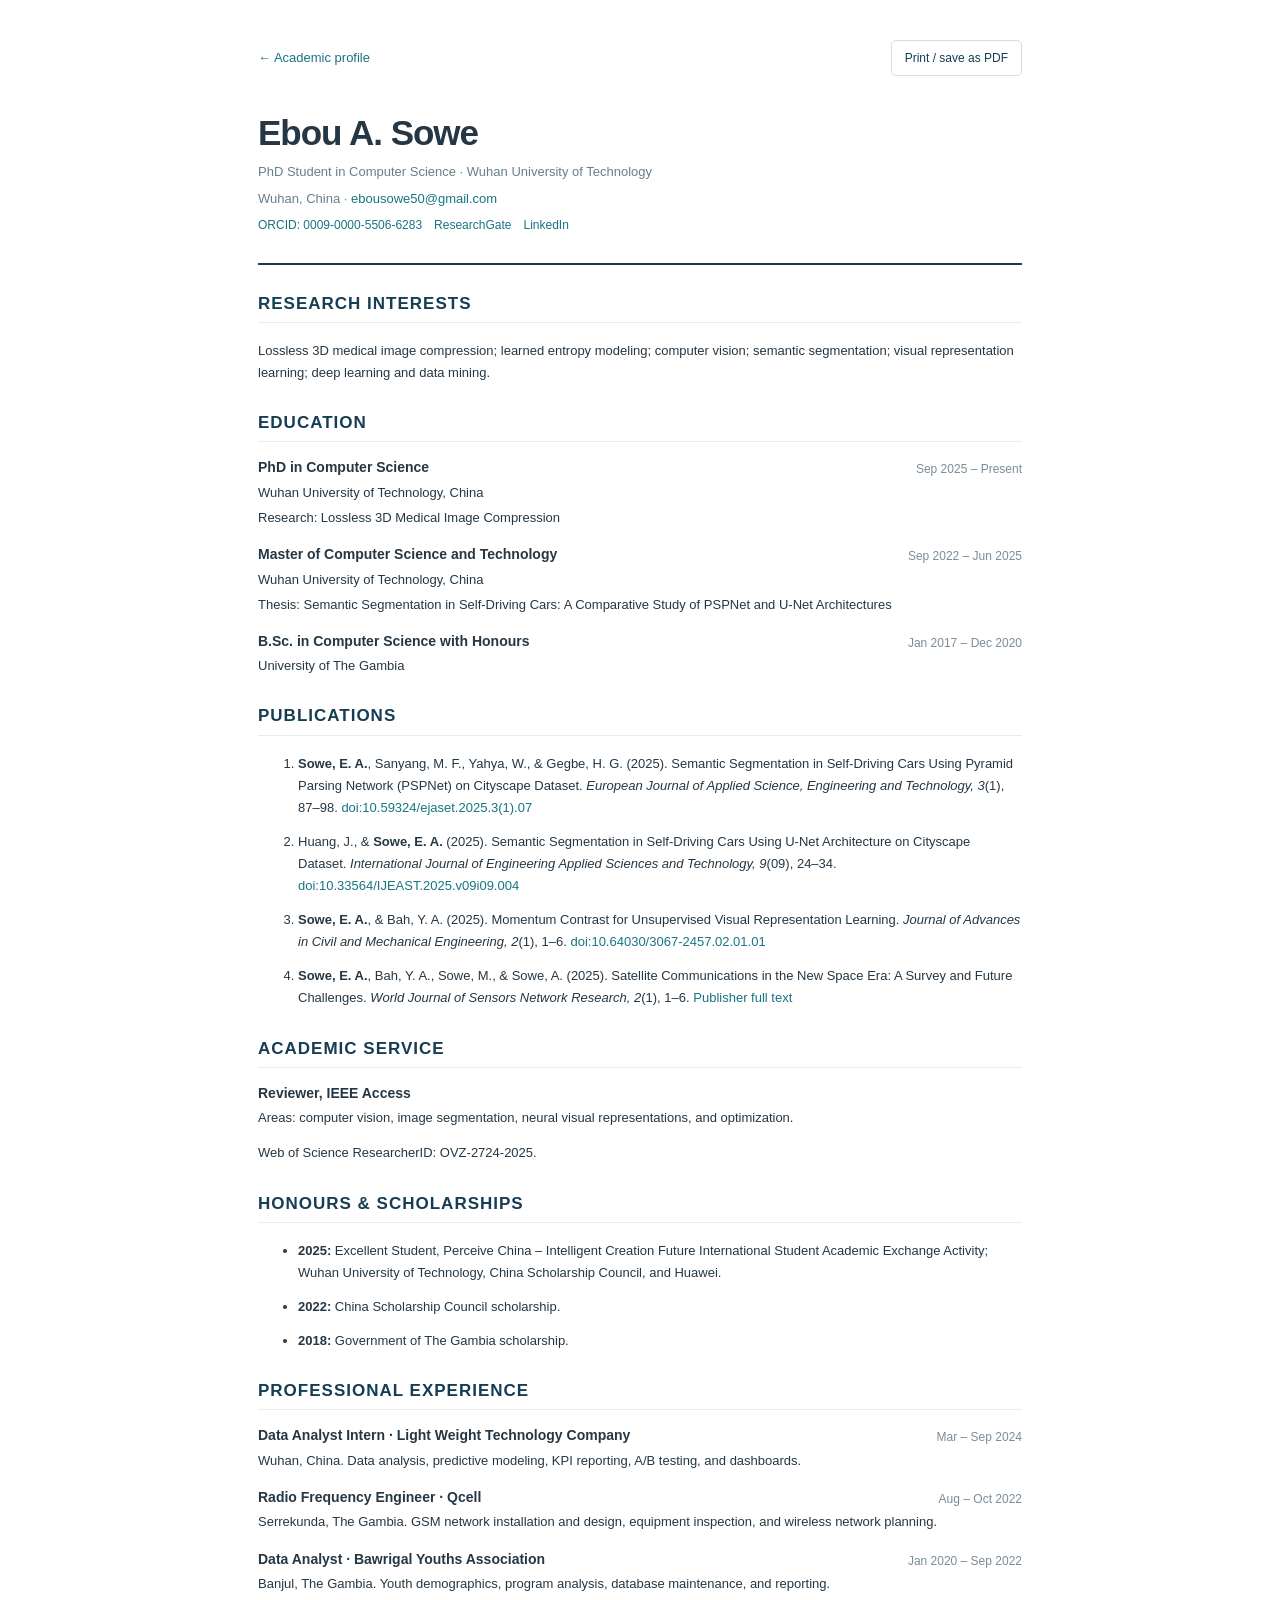
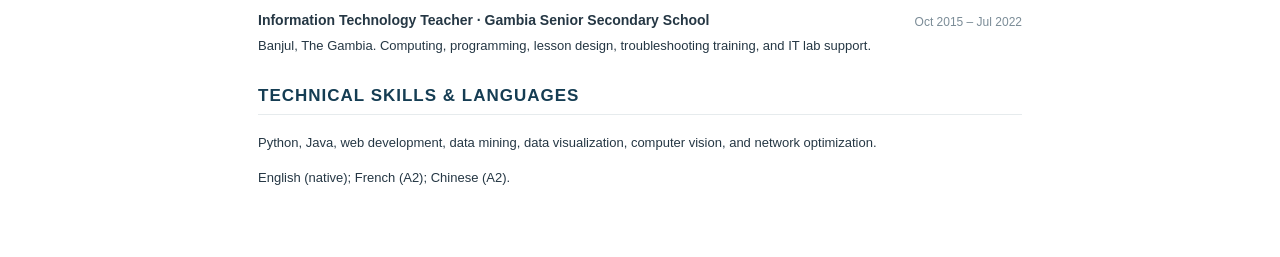
==== cv.html @ a4fe0bb5 "Publish Ebou A. Sowe's medical image compression research profile" ====
<!doctype html>
<html lang="en">
<head><meta charset="utf-8"><meta name="viewport" content="width=device-width,initial-scale=1"><meta name="description" content="Academic curriculum vitae of Ebou A. Sowe, PhD student in Computer Science at Wuhan University of Technology."><title>Academic CV | Ebou A. Sowe</title><link rel="icon" href="assets/favicon.svg" type="image/svg+xml"><link rel="stylesheet" href="assets/style.css"><script src="assets/main.js" defer></script></head>
<body><main class="cv-page">
<div class="cv-toolbar"><a href="./">← Academic profile</a><button type="button" data-print>Print / save as PDF</button></div>
<header class="cv-header"><h1>Ebou A. Sowe</h1><p>PhD Student in Computer Science · Wuhan University of Technology</p><p>Wuhan, China · <a href="mailto:ebousowe50@gmail.com">ebousowe50@gmail.com</a></p><p class="cv-links"><a href="https://orcid.org/0009-0000-5506-6283">ORCID: 0009-0000-5506-6283</a><a href="https://www.researchgate.net/profile/Ebou-A-Sowe">ResearchGate</a><a href="https://www.linkedin.com/in/ebousowe50">LinkedIn</a></p></header>
<section><h2>Research interests</h2><p>Lossless 3D medical image compression; learned entropy modeling; computer vision; semantic segmentation; visual representation learning; deep learning and data mining.</p></section>
<section><h2>Education</h2><div class="cv-entry"><span class="cv-date">Sep 2025 – Present</span><h3>PhD in Computer Science</h3><p>Wuhan University of Technology, China</p><p>Research: Lossless 3D Medical Image Compression</p></div><div class="cv-entry"><span class="cv-date">Sep 2022 – Jun 2025</span><h3>Master of Computer Science and Technology</h3><p>Wuhan University of Technology, China</p><p>Thesis: Semantic Segmentation in Self-Driving Cars: A Comparative Study of PSPNet and U-Net Architectures</p></div><div class="cv-entry"><span class="cv-date">Jan 2017 – Dec 2020</span><h3>B.Sc. in Computer Science with Honours</h3><p>University of The Gambia</p></div></section>
<section><h2>Publications</h2><ol><li><strong>Sowe, E. A.</strong>, Sanyang, M. F., Yahya, W., &amp; Gegbe, H. G. (2025). Semantic Segmentation in Self-Driving Cars Using Pyramid Parsing Network (PSPNet) on Cityscape Dataset. <em>European Journal of Applied Science, Engineering and Technology, 3</em>(1), 87–98. <a href="https://doi.org/10.59324/ejaset.2025.3(1).07">doi:10.59324/ejaset.2025.3(1).07</a></li><li>Huang, J., &amp; <strong>Sowe, E. A.</strong> (2025). Semantic Segmentation in Self-Driving Cars Using U-Net Architecture on Cityscape Dataset. <em>International Journal of Engineering Applied Sciences and Technology, 9</em>(09), 24–34. <a href="https://doi.org/10.33564/IJEAST.2025.v09i09.004">doi:10.33564/IJEAST.2025.v09i09.004</a></li><li><strong>Sowe, E. A.</strong>, &amp; Bah, Y. A. (2025). Momentum Contrast for Unsupervised Visual Representation Learning. <em>Journal of Advances in Civil and Mechanical Engineering, 2</em>(1), 1–6. <a href="https://doi.org/10.64030/3067-2457.02.01.01">doi:10.64030/3067-2457.02.01.01</a></li><li><strong>Sowe, E. A.</strong>, Bah, Y. A., Sowe, M., &amp; Sowe, A. (2025). Satellite Communications in the New Space Era: A Survey and Future Challenges. <em>World Journal of Sensors Network Research, 2</em>(1), 1–6. <a href="https://mkscienceset.com/articles_file/217-_article1740030679.pdf">Publisher full text</a></li></ol></section>
<section><h2>Academic service</h2><h3>Reviewer, IEEE Access</h3><p>Areas: computer vision, image segmentation, neural visual representations, and optimization.</p><p>Web of Science ResearcherID: OVZ-2724-2025.</p></section>
<section><h2>Honours &amp; scholarships</h2><ul><li><strong>2025:</strong> Excellent Student, Perceive China – Intelligent Creation Future International Student Academic Exchange Activity; Wuhan University of Technology, China Scholarship Council, and Huawei.</li><li><strong>2022:</strong> China Scholarship Council scholarship.</li><li><strong>2018:</strong> Government of The Gambia scholarship.</li></ul></section>
<section><h2>Professional experience</h2><div class="cv-entry"><span class="cv-date">Mar – Sep 2024</span><h3>Data Analyst Intern · Light Weight Technology Company</h3><p>Wuhan, China. Data analysis, predictive modeling, KPI reporting, A/B testing, and dashboards.</p></div><div class="cv-entry"><span class="cv-date">Aug – Oct 2022</span><h3>Radio Frequency Engineer · Qcell</h3><p>Serrekunda, The Gambia. GSM network installation and design, equipment inspection, and wireless network planning.</p></div><div class="cv-entry"><span class="cv-date">Jan 2020 – Sep 2022</span><h3>Data Analyst · Bawrigal Youths Association</h3><p>Banjul, The Gambia. Youth demographics, program analysis, database maintenance, and reporting.</p></div><div class="cv-entry"><span class="cv-date">Oct 2015 – Jul 2022</span><h3>Information Technology Teacher · Gambia Senior Secondary School</h3><p>Banjul, The Gambia. Computing, programming, lesson design, troubleshooting training, and IT lab support.</p></div></section>
<section><h2>Technical skills &amp; languages</h2><p>Python, Java, web development, data mining, data visualization, computer vision, and network optimization.</p><p>English (native); French (A2); Chinese (A2).</p></section>
</main></body></html>
---- assets/style.css ----
/* Academic profile. No framework or third-party font requests required. */
:root{--ink:#253744;--muted:#687681;--teal:#187482;--navy:#153d53;--line:#e6ebed;--paper:#fff;--soft:#f4f8f8;--radius:16px;--font:-apple-system,BlinkMacSystemFont,"Segoe UI",Roboto,Helvetica,Arial,sans-serif}
*{box-sizing:border-box}html{scroll-behavior:smooth;scroll-padding-top:100px}body{margin:0;background:var(--paper);font:16px/1.7 var(--font);color:var(--ink);-webkit-font-smoothing:antialiased}a{color:var(--teal);text-decoration:none}a:hover{text-decoration:underline;text-underline-offset:4px}button{font:inherit;cursor:pointer}a,button,summary{-webkit-tap-highlight-color:transparent}a:focus-visible,button:focus-visible,summary:focus-visible,pre:focus-visible{outline:3px solid #399da6;outline-offset:4px}button:disabled{cursor:default}[hidden]{display:none!important}h1,h2,h3,p{margin-top:0}h1,h2,h3{color:var(--ink);line-height:1.25}svg{width:20px;height:20px;fill:none;stroke:currentColor;stroke-width:1.65;stroke-linecap:round;stroke-linejoin:round;flex-shrink:0}.skip-link{position:fixed;top:-100px;left:20px;z-index:100;background:white;padding:10px 16px;box-shadow:0 2px 12px #0002}.skip-link:focus{top:8px}.site-header{position:sticky;top:0;background:rgba(255,255,255,.97);z-index:20;border-bottom:1px solid var(--line)}.header-inner{max-width:1200px;margin:auto;height:83px;padding:0 32px;display:flex;align-items:center;justify-content:space-between;gap:32px}.brand{display:flex;align-items:center;gap:13px;font-size:17px;font-weight:700;letter-spacing:-.4px;color:var(--ink);white-space:nowrap}.brand:hover{text-decoration:none}.brand-mark{font-size:23px;color:var(--navy);letter-spacing:-1.3px}.brand-mark span{color:var(--teal)}nav{display:flex;align-items:center;gap:28px}nav a{font-size:14px;font-weight:500;color:#596771;position:relative;padding:29px 0}nav a:hover,nav a.active{color:var(--teal);text-decoration:none}nav a.active:after{position:absolute;content:"";height:2px;background:var(--teal);bottom:0;left:0;right:0}.menu-toggle{display:none}.page-layout{max-width:1200px;padding:44px 32px 0;margin:auto;display:grid;grid-template-columns:212px minmax(0,1fr);gap:55px}.profile{position:sticky;top:120px;align-self:start}.portrait-wrap{width:160px;height:185px;border-radius:18px;overflow:hidden;background:#eaf2f4;margin-bottom:22px;box-shadow:0 0 0 5px #fff,0 0 0 6px var(--line)}.portrait-wrap img{width:100%;height:100%;object-fit:cover;object-position:center 34%;display:block}.profile h2{font-size:23px;letter-spacing:-.6px;margin-bottom:8px}.profile-role{font-size:14px;line-height:1.6;color:var(--muted);margin-bottom:20px}.profile-divider{width:36px;height:2px;background:#b8d0d4;margin-bottom:21px}.profile-detail,.profile-links a{font-size:13px;display:flex;align-items:flex-start;gap:10px;line-height:1.55;margin-bottom:12px;color:#586873}.profile-detail svg,.profile-links svg{width:16px;height:19px;color:#79919e}.profile-detail a{color:inherit}.profile-links{margin-top:23px}.profile-links a{align-items:center;margin-bottom:13px}.profile-links a:hover{color:var(--teal)}.external{font-size:12px;color:#8ca0a7}.orcid-icon,.linkedin-icon,.letter-icon{display:inline-flex;width:16px;flex-shrink:0;align-items:center;justify-content:center;font-size:12px;line-height:16px;color:#5e7e8c;font-weight:700}.orcid-icon{border:1px solid #7a949d;border-radius:50%;font-size:10px}.linkedin-icon{background:#6b8592;color:#fff;border-radius:2px;font-size:10px}.letter-icon{font-family:Georgia,serif}.letter-icon sup{font-size:7px}.cv-link{display:flex;align-items:center;justify-content:center;gap:10px;border:1px solid #d1dfe3;border-radius:7px;color:var(--navy);font-size:13px;font-weight:600;padding:9px 14px;width:166px;margin-top:24px}.cv-link svg{width:15px;height:17px}.cv-link:hover{background:var(--soft);text-decoration:none}.profile-note{font-size:11px;line-height:1.8;color:#82949e;margin:24px 0 0;letter-spacing:.2px}.hero{position:relative;overflow:hidden;background:linear-gradient(118deg,#15384e 5%,#164c62 65%,#216c75 100%);border-radius:var(--radius);padding:43px 42px 40px;min-height:341px;color:#d9e7ea}.hero-content{position:relative;z-index:1}.eyebrow{font-size:10px;text-transform:uppercase;letter-spacing:1.7px;font-weight:650;margin:0 0 17px}.hero .eyebrow{color:#abcbd0}.hero h1{font-size:48px;letter-spacing:-1.8px;font-weight:700;color:#fff;margin-bottom:8px}.hero-dot{color:#8ed0c7}.hero-role{font-size:16px;color:#e1edf0;margin-bottom:16px}.hero-focus{font-size:16px;color:#b6cdd5;line-height:1.6;margin-bottom:27px}.hero-actions{display:flex;gap:25px;align-items:center}.button{border-radius:6px;font-size:12px;display:inline-flex;align-items:center;gap:15px;padding:10px 16px;font-weight:650}.button-light{background:#fff;color:var(--navy)}.button:hover{text-decoration:none;box-shadow:0 3px 12px #0002}.hero-contact{font-size:12px;color:#d4e6e8}.hero-contact span{margin-left:9px}.volume-art{position:absolute;width:235px;height:280px;right:-12px;top:35px;stroke:none;opacity:.65}.content-section{padding-top:45px;scroll-margin-top:5px}.section-heading{display:flex;align-items:center;gap:13px;margin-bottom:24px;border-bottom:1px solid var(--line);padding-bottom:15px}.section-heading h2{font-size:23px;margin:0;letter-spacing:-.55px;font-weight:650}.section-number{font-size:10px;color:#8aa2ac;font-weight:600;letter-spacing:1px}.section-aside{font-size:10px;color:#84939c;margin-left:auto;white-space:nowrap}.section-link{color:var(--teal);font-size:12px}.content-section>p{font-size:14px;line-height:1.9;color:#536470;margin-bottom:15px}.content-section>p.intro{font-size:19px;line-height:1.6;color:#324f60;letter-spacing:-.2px;margin-bottom:18px;max-width:650px}.content-section strong{font-weight:600;color:#354b57}.interest-tags{display:flex;flex-wrap:wrap;gap:8px;margin-top:24px}.interest-tags span{font-size:10px;padding:5px 11px;border:1px solid #e2eaeb;border-radius:4px;background:#f8fafa;color:#60747f}.content-section>p.section-intro{font-size:13px;margin-top:-6px;margin-bottom:22px}.research-list{border:1px solid var(--line);border-radius:11px;padding:0 24px}.research-item{display:grid;grid-template-columns:34px 1fr;gap:19px;padding:25px 0;border-bottom:1px solid var(--line)}.research-item:last-child{border-bottom:0}.research-glyph{color:#6f9aa4;padding-top:5px}.research-glyph svg{width:28px;height:28px;stroke-width:1.3}.item-label{font-size:9px;font-weight:650;letter-spacing:1.3px;text-transform:uppercase;color:#78939d;margin:0 0 6px}.research-item h3{font-size:18px;margin-bottom:8px;letter-spacing:-.3px}.research-item p:not(.item-label){font-size:13px;line-height:1.8;color:#677985;margin-bottom:12px;max-width:585px}.small-tags{display:flex;gap:15px;flex-wrap:wrap;font-size:10px;color:#71909a}.small-tags span+span:before{content:"·";margin-right:15px;color:#9db3bb}.publication-tools{display:flex;align-items:center;justify-content:space-between;gap:15px;margin:-5px 0 3px}.publication-filters{display:flex;gap:5px;flex-wrap:wrap}.publication-filters button{border:0;border-radius:4px;padding:5px 11px;font-size:11px;color:#7a8a94;background:transparent}.publication-filters button:hover{background:#f1f6f6}.publication-filters button.selected{color:var(--teal);background:#eaf3f3;font-weight:600}#publication-count{font-size:10px;color:#91a0a8;margin:0;white-space:nowrap}.publication{display:grid;grid-template-columns:44px minmax(0,1fr);gap:17px;padding:25px 0;border-bottom:1px solid var(--line)}.publication-year{color:#859aa5;font-size:12px;padding-top:3px}.publication h3{font-size:16px;line-height:1.5;font-weight:600;margin-bottom:8px}.publication h3 a{color:#294e63}.publication h3 a:hover{color:var(--teal)}.publication .item-label{font-size:8px;letter-spacing:1.1px}.authors{font-size:12px;color:#687e8b;line-height:1.7;margin-bottom:5px}.authors strong{font-weight:600}.venue{font-size:11px;font-style:italic;color:#7f919d;line-height:1.8;margin-bottom:11px}.publication-actions{display:flex;align-items:baseline;gap:17px;flex-wrap:wrap;font-size:10px}.publication-actions>a{font-weight:600}.publication-actions details{flex:1;min-width:0}.publication-actions summary{cursor:pointer;color:#79919d;list-style:none}.publication-actions summary::-webkit-details-marker{display:none}.publication-actions summary:after{content:" +";color:#96a7af}.publication-actions details[open] summary:after{content:" −"}.publication-actions pre{white-space:pre-wrap;overflow-wrap:anywhere;word-break:break-word;max-width:100%;font-size:10px;line-height:1.6;background:var(--soft);border-radius:5px;padding:14px;color:#587482}.timeline{position:relative}.timeline article{display:grid;grid-template-columns:130px 1fr;gap:22px;position:relative;padding-bottom:30px}.timeline article:last-child{padding-bottom:0}.timeline-date{font-size:11px;color:#81949f;line-height:1.7;padding-top:2px;margin-bottom:0}.timeline article>div{padding-left:22px;border-left:1px solid #dce6e9;position:relative}.timeline article>div:before{content:"";position:absolute;left:-4px;top:7px;width:7px;height:7px;background:#83afb8;border:2px solid #fff;box-shadow:0 0 0 1px #b8cdd1;border-radius:50%}.timeline h3{font-size:15px;line-height:1.5;margin-bottom:4px}.timeline p:not(.timeline-date){font-size:12px;line-height:1.8;color:#80919c;margin-bottom:0}.timeline p.institution{font-size:13px;color:#536f80;margin-bottom:5px}.service-block{display:grid;grid-template-columns:44px 1fr;gap:18px}.service-badge{height:42px;width:42px;border-radius:9px;background:#edf4f4;display:grid;place-items:center;color:#548895}.service-block h3{font-size:17px;margin-bottom:9px}.service-block p:not(.item-label){font-size:13px;color:#6e808b;line-height:1.8;margin-bottom:7px}.service-block p.subtle{font-size:10px;color:#8b9ba5}.subheading{font-size:14px;margin:31px 0 18px}.honours-list{list-style:none;margin:0;padding:0}.honours-list li{display:grid;grid-template-columns:44px 1fr;gap:18px;font-size:12px;margin-bottom:18px}.honours-list li>span{font-size:11px;color:#8699a3;padding-top:2px}.honours-list strong{font-weight:550}.honours-list p{font-size:12px;color:#82939d;line-height:1.8;margin:4px 0 0}.contact-section{scroll-margin-top:110px;display:grid;grid-template-columns:1.35fr 1fr;gap:32px;padding:29px 31px;background:#f0f6f6;border:1px solid #e2eded;border-radius:11px;margin-top:44px}.contact-section .eyebrow{font-size:9px;color:#73959b;letter-spacing:1.6px;margin-bottom:9px}.contact-section h2{font-size:24px;letter-spacing:-.8px;margin-bottom:12px}.contact-section p:not(.eyebrow){font-size:12px;color:#71858f;line-height:1.8;margin-bottom:12px}.contact-email{font-size:13px;font-weight:600}.contact-email span{padding-left:8px}.contact-location{border-left:1px solid #d6e4e7;padding-left:26px;align-self:center;color:#7298a1}.contact-location svg{width:24px;height:24px;margin-bottom:7px}.contact-location p{font-size:10px!important;margin-bottom:0!important}.contact-location strong{font-weight:600;color:#627e8c}footer{display:flex;justify-content:space-between;align-items:center;border-top:1px solid var(--line);padding:22px 0 25px;margin-top:40px;font-size:10px;color:#8c9ca5}footer p{margin:0}footer a{color:#7b939e}.cv-page{max-width:820px;margin:0 auto;padding:40px 28px}.cv-toolbar{display:flex;justify-content:space-between;align-items:center;margin-bottom:35px;font-size:13px}.cv-toolbar button{border:1px solid #cfdee3;background:#fff;border-radius:5px;padding:7px 13px;color:var(--navy);font-size:12px}.cv-header{padding-bottom:22px;border-bottom:2px solid var(--navy);margin-bottom:28px}.cv-header h1{font-size:35px;margin-bottom:6px;letter-spacing:-1px}.cv-header p{margin-bottom:5px;font-size:14px;color:#66808d}.cv-page section{margin-bottom:28px}.cv-page section h2{font-size:17px;text-transform:uppercase;letter-spacing:1px;margin-bottom:17px;color:var(--navy);border-bottom:1px solid var(--line);padding-bottom:8px}.cv-page h3{font-size:14px;margin-bottom:5px}.cv-page p,.cv-page li{font-size:13px;line-height:1.7}.cv-page li{margin-bottom:12px}.cv-page .cv-entry{margin-bottom:17px}.cv-page .cv-entry p{margin-bottom:3px}.cv-date{float:right;color:#7b8c97;font-size:12px}.cv-page .cv-links{font-size:12px}.cv-page .cv-links a{display:inline-block;margin-right:12px}
@media(min-width:1500px){.page-layout,.header-inner{max-width:1260px}.page-layout{gap:65px;grid-template-columns:225px minmax(0,1fr)}.hero{padding:48px}.hero h1{font-size:52px}}
@media(max-width:1080px){.header-inner{padding:0 26px;gap:20px}nav{gap:20px}.page-layout{padding:34px 26px 0;grid-template-columns:180px minmax(0,1fr);gap:34px}.hero{padding:36px 30px}.hero h1{font-size:42px}.volume-art{right:-70px;opacity:.35}.hero-focus{font-size:15px}.profile h2{font-size:21px}.contact-section{gap:23px;padding:25px}.contact-location{padding-left:20px}}
@media(max-width:780px){html{scroll-padding-top:85px}.header-inner{height:67px;padding:0 22px}.brand{font-size:15px}.brand-mark{font-size:22px}.menu-toggle{display:flex;align-items:center;gap:12px;background:none;border:0;font-size:12px;color:var(--navy);padding:9px 0 9px 16px}nav{display:none;position:absolute;top:66px;left:0;right:0;background:#fff;border-bottom:1px solid var(--line);padding:12px 22px 18px;box-shadow:0 8px 14px #123d5108;gap:0;flex-direction:column;align-items:stretch}nav.open{display:flex}nav a{padding:9px 0;font-size:14px}nav a.active:after{display:none}.page-layout{display:block;padding:27px 22px 0}.profile{display:grid;grid-template-columns:86px 1fr;column-gap:21px;position:static;margin-bottom:30px}.portrait-wrap{grid-row:1/4;width:86px;height:106px;border-radius:11px;margin:0;box-shadow:0 0 0 3px #fff,0 0 0 4px var(--line)}.profile h2{font-size:22px;margin:3px 0 5px;align-self:end}.profile-role{font-size:12px;margin:0;line-height:1.55}.profile-role{white-space:normal}.profile-detail{grid-column:2;font-size:11px;margin:6px 0 0}.profile-detail svg{width:13px;height:16px}.profile-detail a br{display:none}.profile-detail:nth-of-type(2){display:none}.profile-divider,.profile-note,.profile-links,.cv-link{display:none}.hero{min-height:310px;padding:31px 27px}.hero h1{font-size:39px}.hero .eyebrow{font-size:9px;letter-spacing:1.3px}.hero-role{font-size:13px}.hero-focus{font-size:14px;margin-bottom:23px}.volume-art{width:200px;right:-65px;top:35px}.hero-actions{gap:19px}.button{font-size:11px;padding:9px 13px}.hero-contact{font-size:11px}.content-section{padding-top:35px}.section-heading{gap:10px;margin-bottom:21px;padding-bottom:13px}.section-heading h2{font-size:22px}.section-aside{font-size:9px}.content-section>p.intro{font-size:18px}.content-section>p{font-size:13px}.research-list{padding:0 19px}.research-item{gap:12px;grid-template-columns:28px 1fr;padding:23px 0}.research-glyph svg{width:23px;height:23px}.research-item h3{font-size:17px}.publication{grid-template-columns:35px minmax(0,1fr);gap:12px}.publication h3{font-size:15px}.publication-year{font-size:11px}.publication-tools{align-items:flex-start}.publication-filters button{font-size:10px;padding:5px 9px}#publication-count{font-size:9px;padding-top:6px}.timeline article{grid-template-columns:102px 1fr;gap:12px}.timeline-date{font-size:10px}.timeline article>div{padding-left:16px}.timeline h3{font-size:14px}.timeline p.institution{font-size:12px}.timeline p:not(.timeline-date){font-size:11px}.contact-section{margin-top:34px;padding:24px;grid-template-columns:1fr;gap:22px}.contact-location{padding:19px 0 0;border-left:0;border-top:1px solid #d6e4e7;display:flex;gap:15px;align-items:flex-start}.contact-location svg{margin:0;flex-shrink:0}.contact-location p br:first-child{display:none}.contact-section h2{font-size:23px}footer{margin-top:30px;padding:20px 0}.cv-date{float:none;display:block;margin-bottom:4px}}
@media(prefers-reduced-motion:reduce){html{scroll-behavior:auto}}
@media print{.site-header,.profile,.hero-actions,.publication-tools,.publication-actions,.skip-link,footer,.cv-toolbar{display:none!important}.page-layout{display:block;padding:0;max-width:none}.hero{background:none;color:var(--ink);padding:0;min-height:0}.hero h1,.hero p{color:var(--ink)!important}.volume-art{display:none}.content-section{padding-top:20px}.publication,.research-item,.timeline article,.service-block,.honours-list li,.cv-entry{break-inside:avoid}.cv-page{padding:0;max-width:none}.cv-page a{color:inherit}.cv-page h1{font-size:29px}.cv-page section{margin-bottom:22px}.cv-page p,.cv-page li{font-size:10px}.cv-page h3{font-size:12px}.cv-header p{font-size:11px}.cv-page section h2{font-size:13px}.cv-date{font-size:10px}.cv-links a{font-size:10px}.contact-section{break-inside:avoid}body{color:#222}a{color:#222}.cv-page ul{padding-left:17px}}

.arrow-icon{display:inline-block;width:13px!important;height:13px!important;vertical-align:-2px;stroke-width:1.7}.profile-links .arrow-icon.external{width:11px!important;height:11px!important}.contact-email .arrow-icon{margin-left:6px}

.mobile-only{display:none}.contact-socials{display:flex;flex-wrap:wrap;gap:14px;margin-top:16px;font-size:10px}.contact-socials a{color:#64828d}@media(max-width:780px){.mobile-only{display:block}}
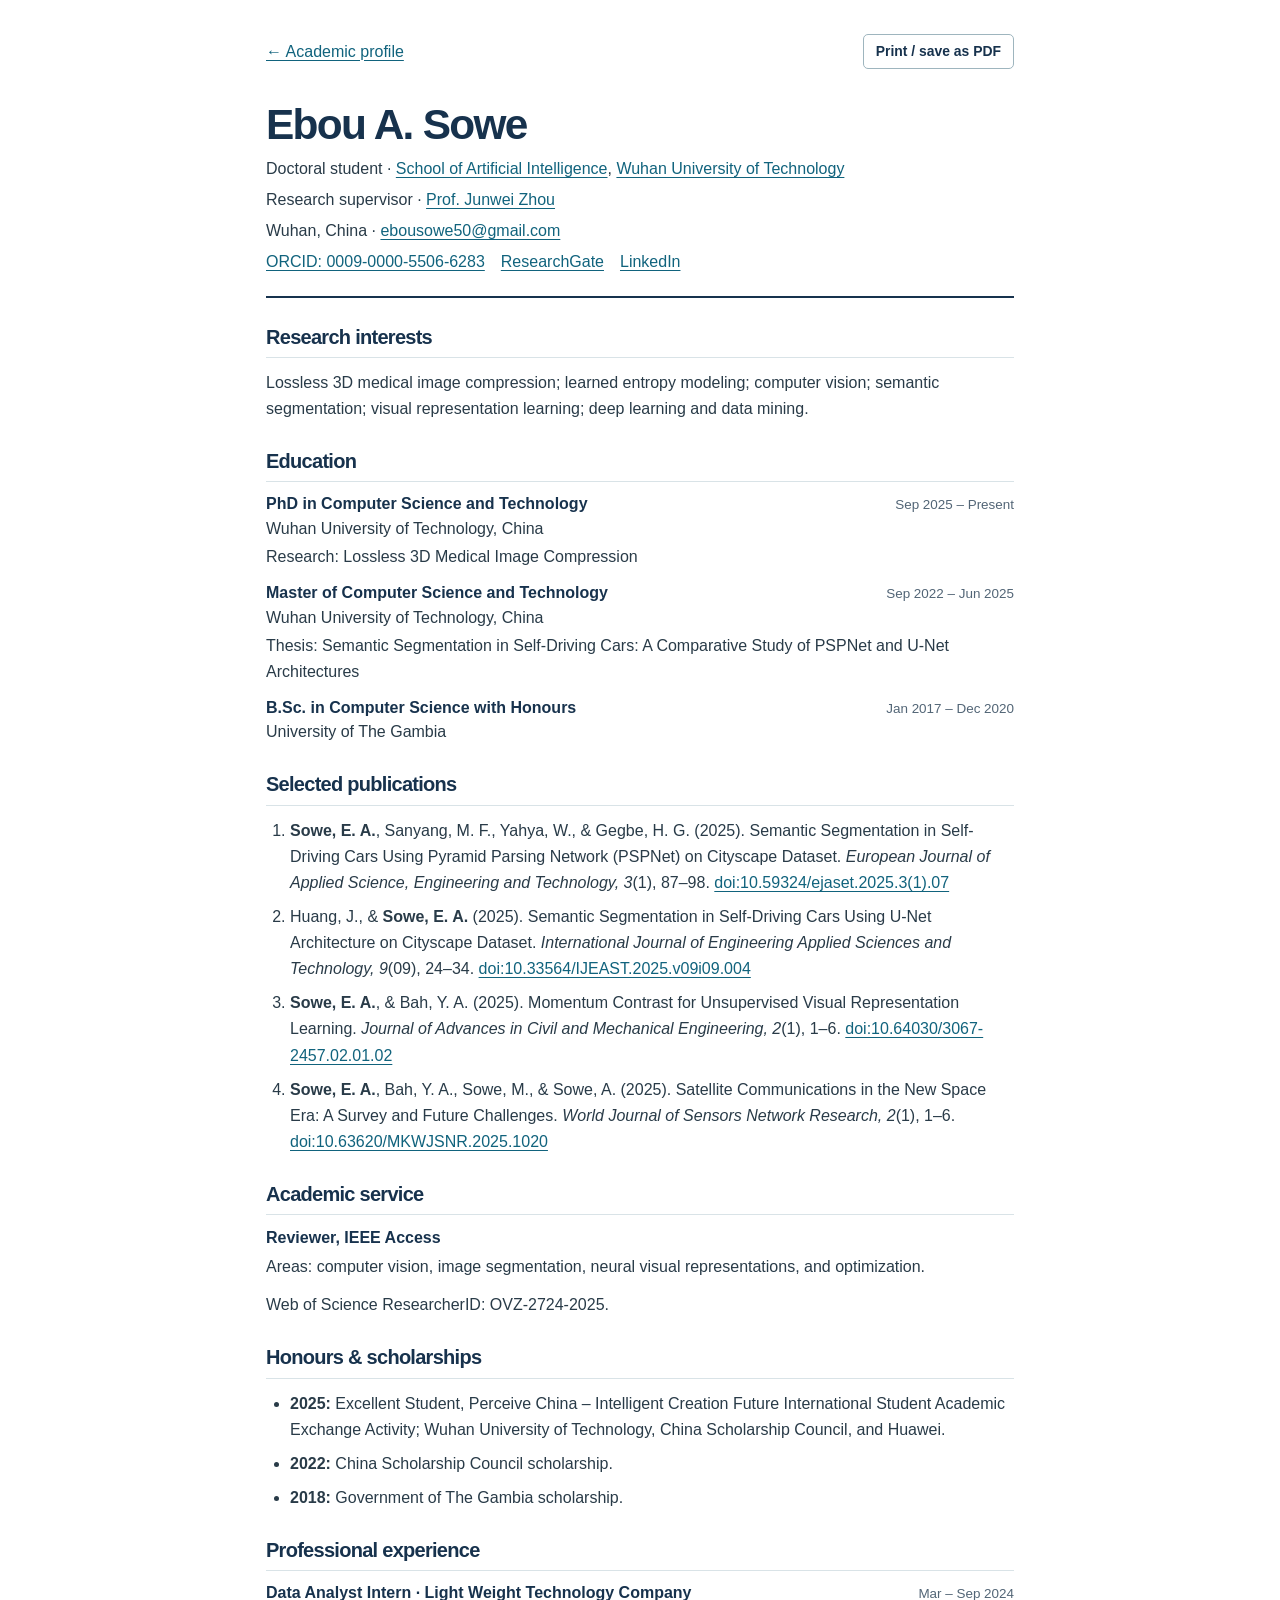
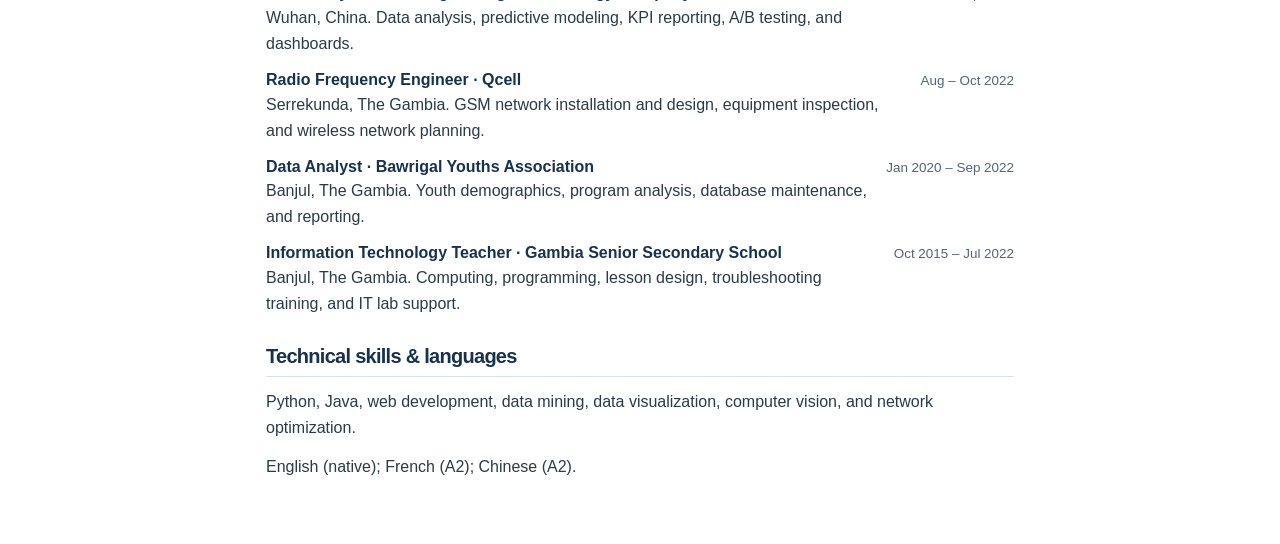
==== commit 19e6a850: "Update Ebou Sowe’s academic profile, experience, and selected publications" ====
--- a/cv.html
+++ b/cv.html
@@ -1,14 +1,14 @@
 <!doctype html>
 <html lang="en">
-<head><meta charset="utf-8"><meta name="viewport" content="width=device-width,initial-scale=1"><meta name="description" content="Academic curriculum vitae of Ebou A. Sowe, PhD student in Computer Science at Wuhan University of Technology."><title>Academic CV | Ebou A. Sowe</title><link rel="icon" href="assets/favicon.svg" type="image/svg+xml"><link rel="stylesheet" href="assets/style.css"><script src="assets/main.js" defer></script></head>
+<head><meta charset="utf-8"><meta name="viewport" content="width=device-width,initial-scale=1"><meta name="description" content="Academic curriculum vitae of Ebou A. Sowe, doctoral student at the School of Artificial Intelligence, Wuhan University of Technology."><title>Academic CV | Ebou A. Sowe</title><link rel="icon" href="assets/favicon.svg" type="image/svg+xml"><link rel="stylesheet" href="assets/style.css"><script src="assets/main.js" defer></script></head>
 <body><main class="cv-page">
 <div class="cv-toolbar"><a href="./">← Academic profile</a><button type="button" data-print>Print / save as PDF</button></div>
-<header class="cv-header"><h1>Ebou A. Sowe</h1><p>PhD Student in Computer Science · Wuhan University of Technology</p><p>Wuhan, China · <a href="mailto:ebousowe50@gmail.com">ebousowe50@gmail.com</a></p><p class="cv-links"><a href="https://orcid.org/0009-0000-5506-6283">ORCID: 0009-0000-5506-6283</a><a href="https://www.researchgate.net/profile/Ebou-A-Sowe">ResearchGate</a><a href="https://www.linkedin.com/in/ebousowe50">LinkedIn</a></p></header>
+<header class="cv-header"><h1>Ebou A. Sowe</h1><p>Doctoral student · <a href="https://csai.whut.edu.cn/">School of Artificial Intelligence</a>, <a href="https://www.whut.edu.cn/">Wuhan University of Technology</a></p><p>Research supervisor · <a href="https://junwzhou.github.io/">Prof. Junwei Zhou</a></p><p>Wuhan, China · <a href="mailto:ebousowe50@gmail.com">ebousowe50@gmail.com</a></p><p class="cv-links"><a href="https://orcid.org/0009-0000-5506-6283">ORCID: 0009-0000-5506-6283</a><a href="https://www.researchgate.net/profile/Ebou-A-Sowe">ResearchGate</a><a href="https://www.linkedin.com/in/ebousowe50">LinkedIn</a></p></header>
 <section><h2>Research interests</h2><p>Lossless 3D medical image compression; learned entropy modeling; computer vision; semantic segmentation; visual representation learning; deep learning and data mining.</p></section>
-<section><h2>Education</h2><div class="cv-entry"><span class="cv-date">Sep 2025 – Present</span><h3>PhD in Computer Science</h3><p>Wuhan University of Technology, China</p><p>Research: Lossless 3D Medical Image Compression</p></div><div class="cv-entry"><span class="cv-date">Sep 2022 – Jun 2025</span><h3>Master of Computer Science and Technology</h3><p>Wuhan University of Technology, China</p><p>Thesis: Semantic Segmentation in Self-Driving Cars: A Comparative Study of PSPNet and U-Net Architectures</p></div><div class="cv-entry"><span class="cv-date">Jan 2017 – Dec 2020</span><h3>B.Sc. in Computer Science with Honours</h3><p>University of The Gambia</p></div></section>
-<section><h2>Publications</h2><ol><li><strong>Sowe, E. A.</strong>, Sanyang, M. F., Yahya, W., &amp; Gegbe, H. G. (2025). Semantic Segmentation in Self-Driving Cars Using Pyramid Parsing Network (PSPNet) on Cityscape Dataset. <em>European Journal of Applied Science, Engineering and Technology, 3</em>(1), 87–98. <a href="https://doi.org/10.59324/ejaset.2025.3(1).07">doi:10.59324/ejaset.2025.3(1).07</a></li><li>Huang, J., &amp; <strong>Sowe, E. A.</strong> (2025). Semantic Segmentation in Self-Driving Cars Using U-Net Architecture on Cityscape Dataset. <em>International Journal of Engineering Applied Sciences and Technology, 9</em>(09), 24–34. <a href="https://doi.org/10.33564/IJEAST.2025.v09i09.004">doi:10.33564/IJEAST.2025.v09i09.004</a></li><li><strong>Sowe, E. A.</strong>, &amp; Bah, Y. A. (2025). Momentum Contrast for Unsupervised Visual Representation Learning. <em>Journal of Advances in Civil and Mechanical Engineering, 2</em>(1), 1–6. <a href="https://doi.org/10.64030/3067-2457.02.01.01">doi:10.64030/3067-2457.02.01.01</a></li><li><strong>Sowe, E. A.</strong>, Bah, Y. A., Sowe, M., &amp; Sowe, A. (2025). Satellite Communications in the New Space Era: A Survey and Future Challenges. <em>World Journal of Sensors Network Research, 2</em>(1), 1–6. <a href="https://mkscienceset.com/articles_file/217-_article1740030679.pdf">Publisher full text</a></li></ol></section>
+<section><h2>Education</h2><div class="cv-entry"><span class="cv-date">Sep 2025 – Present</span><h3>PhD in Computer Science and Technology</h3><p>Wuhan University of Technology, China</p><p>Research: Lossless 3D Medical Image Compression</p></div><div class="cv-entry"><span class="cv-date">Sep 2022 – Jun 2025</span><h3>Master of Computer Science and Technology</h3><p>Wuhan University of Technology, China</p><p>Thesis: Semantic Segmentation in Self-Driving Cars: A Comparative Study of PSPNet and U-Net Architectures</p></div><div class="cv-entry"><span class="cv-date">Jan 2017 – Dec 2020</span><h3>B.Sc. in Computer Science with Honours</h3><p>University of The Gambia</p></div></section>
+<section id="publications"><h2>Selected publications</h2><ol><li><strong>Sowe, E. A.</strong>, Sanyang, M. F., Yahya, W., &amp; Gegbe, H. G. (2025). Semantic Segmentation in Self-Driving Cars Using Pyramid Parsing Network (PSPNet) on Cityscape Dataset. <em>European Journal of Applied Science, Engineering and Technology, 3</em>(1), 87–98. <a href="https://doi.org/10.59324/ejaset.2025.3(1).07">doi:10.59324/ejaset.2025.3(1).07</a></li><li>Huang, J., &amp; <strong>Sowe, E. A.</strong> (2025). Semantic Segmentation in Self-Driving Cars Using U-Net Architecture on Cityscape Dataset. <em>International Journal of Engineering Applied Sciences and Technology, 9</em>(09), 24–34. <a href="https://doi.org/10.33564/IJEAST.2025.v09i09.004">doi:10.33564/IJEAST.2025.v09i09.004</a></li><li><strong>Sowe, E. A.</strong>, &amp; Bah, Y. A. (2025). Momentum Contrast for Unsupervised Visual Representation Learning. <em>Journal of Advances in Civil and Mechanical Engineering, 2</em>(1), 1–6. <a href="https://doi.org/10.64030/3067-2457.02.01.02">doi:10.64030/3067-2457.02.01.02</a></li><li><strong>Sowe, E. A.</strong>, Bah, Y. A., Sowe, M., &amp; Sowe, A. (2025). Satellite Communications in the New Space Era: A Survey and Future Challenges. <em>World Journal of Sensors Network Research, 2</em>(1), 1–6. <a href="https://doi.org/10.63620/MKWJSNR.2025.1020">doi:10.63620/MKWJSNR.2025.1020</a></li></ol></section>
 <section><h2>Academic service</h2><h3>Reviewer, IEEE Access</h3><p>Areas: computer vision, image segmentation, neural visual representations, and optimization.</p><p>Web of Science ResearcherID: OVZ-2724-2025.</p></section>
 <section><h2>Honours &amp; scholarships</h2><ul><li><strong>2025:</strong> Excellent Student, Perceive China – Intelligent Creation Future International Student Academic Exchange Activity; Wuhan University of Technology, China Scholarship Council, and Huawei.</li><li><strong>2022:</strong> China Scholarship Council scholarship.</li><li><strong>2018:</strong> Government of The Gambia scholarship.</li></ul></section>
-<section><h2>Professional experience</h2><div class="cv-entry"><span class="cv-date">Mar – Sep 2024</span><h3>Data Analyst Intern · Light Weight Technology Company</h3><p>Wuhan, China. Data analysis, predictive modeling, KPI reporting, A/B testing, and dashboards.</p></div><div class="cv-entry"><span class="cv-date">Aug – Oct 2022</span><h3>Radio Frequency Engineer · Qcell</h3><p>Serrekunda, The Gambia. GSM network installation and design, equipment inspection, and wireless network planning.</p></div><div class="cv-entry"><span class="cv-date">Jan 2020 – Sep 2022</span><h3>Data Analyst · Bawrigal Youths Association</h3><p>Banjul, The Gambia. Youth demographics, program analysis, database maintenance, and reporting.</p></div><div class="cv-entry"><span class="cv-date">Oct 2015 – Jul 2022</span><h3>Information Technology Teacher · Gambia Senior Secondary School</h3><p>Banjul, The Gambia. Computing, programming, lesson design, troubleshooting training, and IT lab support.</p></div></section>
+<section id="experience"><h2>Professional experience</h2><div class="cv-entry"><span class="cv-date">Mar – Sep 2024</span><h3>Data Analyst Intern · Light Weight Technology Company</h3><p>Wuhan, China. Data analysis, predictive modeling, KPI reporting, A/B testing, and dashboards.</p></div><div class="cv-entry"><span class="cv-date">Aug – Oct 2022</span><h3>Radio Frequency Engineer · Qcell</h3><p>Serrekunda, The Gambia. GSM network installation and design, equipment inspection, and wireless network planning.</p></div><div class="cv-entry"><span class="cv-date">Jan 2020 – Sep 2022</span><h3>Data Analyst · Bawrigal Youths Association</h3><p>Banjul, The Gambia. Youth demographics, program analysis, database maintenance, and reporting.</p></div><div class="cv-entry"><span class="cv-date">Oct 2015 – Jul 2022</span><h3>Information Technology Teacher · Gambia Senior Secondary School</h3><p>Banjul, The Gambia. Computing, programming, lesson design, troubleshooting training, and IT lab support.</p></div></section>
 <section><h2>Technical skills &amp; languages</h2><p>Python, Java, web development, data mining, data visualization, computer vision, and network optimization.</p><p>English (native); French (A2); Chinese (A2).</p></section>
 </main></body></html>
--- a/assets/style.css
+++ b/assets/style.css
@@ -1,12 +1,184 @@
-/* Academic profile. No framework or third-party font requests required. */
-:root{--ink:#253744;--muted:#687681;--teal:#187482;--navy:#153d53;--line:#e6ebed;--paper:#fff;--soft:#f4f8f8;--radius:16px;--font:-apple-system,BlinkMacSystemFont,"Segoe UI",Roboto,Helvetica,Arial,sans-serif}
-*{box-sizing:border-box}html{scroll-behavior:smooth;scroll-padding-top:100px}body{margin:0;background:var(--paper);font:16px/1.7 var(--font);color:var(--ink);-webkit-font-smoothing:antialiased}a{color:var(--teal);text-decoration:none}a:hover{text-decoration:underline;text-underline-offset:4px}button{font:inherit;cursor:pointer}a,button,summary{-webkit-tap-highlight-color:transparent}a:focus-visible,button:focus-visible,summary:focus-visible,pre:focus-visible{outline:3px solid #399da6;outline-offset:4px}button:disabled{cursor:default}[hidden]{display:none!important}h1,h2,h3,p{margin-top:0}h1,h2,h3{color:var(--ink);line-height:1.25}svg{width:20px;height:20px;fill:none;stroke:currentColor;stroke-width:1.65;stroke-linecap:round;stroke-linejoin:round;flex-shrink:0}.skip-link{position:fixed;top:-100px;left:20px;z-index:100;background:white;padding:10px 16px;box-shadow:0 2px 12px #0002}.skip-link:focus{top:8px}.site-header{position:sticky;top:0;background:rgba(255,255,255,.97);z-index:20;border-bottom:1px solid var(--line)}.header-inner{max-width:1200px;margin:auto;height:83px;padding:0 32px;display:flex;align-items:center;justify-content:space-between;gap:32px}.brand{display:flex;align-items:center;gap:13px;font-size:17px;font-weight:700;letter-spacing:-.4px;color:var(--ink);white-space:nowrap}.brand:hover{text-decoration:none}.brand-mark{font-size:23px;color:var(--navy);letter-spacing:-1.3px}.brand-mark span{color:var(--teal)}nav{display:flex;align-items:center;gap:28px}nav a{font-size:14px;font-weight:500;color:#596771;position:relative;padding:29px 0}nav a:hover,nav a.active{color:var(--teal);text-decoration:none}nav a.active:after{position:absolute;content:"";height:2px;background:var(--teal);bottom:0;left:0;right:0}.menu-toggle{display:none}.page-layout{max-width:1200px;padding:44px 32px 0;margin:auto;display:grid;grid-template-columns:212px minmax(0,1fr);gap:55px}.profile{position:sticky;top:120px;align-self:start}.portrait-wrap{width:160px;height:185px;border-radius:18px;overflow:hidden;background:#eaf2f4;margin-bottom:22px;box-shadow:0 0 0 5px #fff,0 0 0 6px var(--line)}.portrait-wrap img{width:100%;height:100%;object-fit:cover;object-position:center 34%;display:block}.profile h2{font-size:23px;letter-spacing:-.6px;margin-bottom:8px}.profile-role{font-size:14px;line-height:1.6;color:var(--muted);margin-bottom:20px}.profile-divider{width:36px;height:2px;background:#b8d0d4;margin-bottom:21px}.profile-detail,.profile-links a{font-size:13px;display:flex;align-items:flex-start;gap:10px;line-height:1.55;margin-bottom:12px;color:#586873}.profile-detail svg,.profile-links svg{width:16px;height:19px;color:#79919e}.profile-detail a{color:inherit}.profile-links{margin-top:23px}.profile-links a{align-items:center;margin-bottom:13px}.profile-links a:hover{color:var(--teal)}.external{font-size:12px;color:#8ca0a7}.orcid-icon,.linkedin-icon,.letter-icon{display:inline-flex;width:16px;flex-shrink:0;align-items:center;justify-content:center;font-size:12px;line-height:16px;color:#5e7e8c;font-weight:700}.orcid-icon{border:1px solid #7a949d;border-radius:50%;font-size:10px}.linkedin-icon{background:#6b8592;color:#fff;border-radius:2px;font-size:10px}.letter-icon{font-family:Georgia,serif}.letter-icon sup{font-size:7px}.cv-link{display:flex;align-items:center;justify-content:center;gap:10px;border:1px solid #d1dfe3;border-radius:7px;color:var(--navy);font-size:13px;font-weight:600;padding:9px 14px;width:166px;margin-top:24px}.cv-link svg{width:15px;height:17px}.cv-link:hover{background:var(--soft);text-decoration:none}.profile-note{font-size:11px;line-height:1.8;color:#82949e;margin:24px 0 0;letter-spacing:.2px}.hero{position:relative;overflow:hidden;background:linear-gradient(118deg,#15384e 5%,#164c62 65%,#216c75 100%);border-radius:var(--radius);padding:43px 42px 40px;min-height:341px;color:#d9e7ea}.hero-content{position:relative;z-index:1}.eyebrow{font-size:10px;text-transform:uppercase;letter-spacing:1.7px;font-weight:650;margin:0 0 17px}.hero .eyebrow{color:#abcbd0}.hero h1{font-size:48px;letter-spacing:-1.8px;font-weight:700;color:#fff;margin-bottom:8px}.hero-dot{color:#8ed0c7}.hero-role{font-size:16px;color:#e1edf0;margin-bottom:16px}.hero-focus{font-size:16px;color:#b6cdd5;line-height:1.6;margin-bottom:27px}.hero-actions{display:flex;gap:25px;align-items:center}.button{border-radius:6px;font-size:12px;display:inline-flex;align-items:center;gap:15px;padding:10px 16px;font-weight:650}.button-light{background:#fff;color:var(--navy)}.button:hover{text-decoration:none;box-shadow:0 3px 12px #0002}.hero-contact{font-size:12px;color:#d4e6e8}.hero-contact span{margin-left:9px}.volume-art{position:absolute;width:235px;height:280px;right:-12px;top:35px;stroke:none;opacity:.65}.content-section{padding-top:45px;scroll-margin-top:5px}.section-heading{display:flex;align-items:center;gap:13px;margin-bottom:24px;border-bottom:1px solid var(--line);padding-bottom:15px}.section-heading h2{font-size:23px;margin:0;letter-spacing:-.55px;font-weight:650}.section-number{font-size:10px;color:#8aa2ac;font-weight:600;letter-spacing:1px}.section-aside{font-size:10px;color:#84939c;margin-left:auto;white-space:nowrap}.section-link{color:var(--teal);font-size:12px}.content-section>p{font-size:14px;line-height:1.9;color:#536470;margin-bottom:15px}.content-section>p.intro{font-size:19px;line-height:1.6;color:#324f60;letter-spacing:-.2px;margin-bottom:18px;max-width:650px}.content-section strong{font-weight:600;color:#354b57}.interest-tags{display:flex;flex-wrap:wrap;gap:8px;margin-top:24px}.interest-tags span{font-size:10px;padding:5px 11px;border:1px solid #e2eaeb;border-radius:4px;background:#f8fafa;color:#60747f}.content-section>p.section-intro{font-size:13px;margin-top:-6px;margin-bottom:22px}.research-list{border:1px solid var(--line);border-radius:11px;padding:0 24px}.research-item{display:grid;grid-template-columns:34px 1fr;gap:19px;padding:25px 0;border-bottom:1px solid var(--line)}.research-item:last-child{border-bottom:0}.research-glyph{color:#6f9aa4;padding-top:5px}.research-glyph svg{width:28px;height:28px;stroke-width:1.3}.item-label{font-size:9px;font-weight:650;letter-spacing:1.3px;text-transform:uppercase;color:#78939d;margin:0 0 6px}.research-item h3{font-size:18px;margin-bottom:8px;letter-spacing:-.3px}.research-item p:not(.item-label){font-size:13px;line-height:1.8;color:#677985;margin-bottom:12px;max-width:585px}.small-tags{display:flex;gap:15px;flex-wrap:wrap;font-size:10px;color:#71909a}.small-tags span+span:before{content:"·";margin-right:15px;color:#9db3bb}.publication-tools{display:flex;align-items:center;justify-content:space-between;gap:15px;margin:-5px 0 3px}.publication-filters{display:flex;gap:5px;flex-wrap:wrap}.publication-filters button{border:0;border-radius:4px;padding:5px 11px;font-size:11px;color:#7a8a94;background:transparent}.publication-filters button:hover{background:#f1f6f6}.publication-filters button.selected{color:var(--teal);background:#eaf3f3;font-weight:600}#publication-count{font-size:10px;color:#91a0a8;margin:0;white-space:nowrap}.publication{display:grid;grid-template-columns:44px minmax(0,1fr);gap:17px;padding:25px 0;border-bottom:1px solid var(--line)}.publication-year{color:#859aa5;font-size:12px;padding-top:3px}.publication h3{font-size:16px;line-height:1.5;font-weight:600;margin-bottom:8px}.publication h3 a{color:#294e63}.publication h3 a:hover{color:var(--teal)}.publication .item-label{font-size:8px;letter-spacing:1.1px}.authors{font-size:12px;color:#687e8b;line-height:1.7;margin-bottom:5px}.authors strong{font-weight:600}.venue{font-size:11px;font-style:italic;color:#7f919d;line-height:1.8;margin-bottom:11px}.publication-actions{display:flex;align-items:baseline;gap:17px;flex-wrap:wrap;font-size:10px}.publication-actions>a{font-weight:600}.publication-actions details{flex:1;min-width:0}.publication-actions summary{cursor:pointer;color:#79919d;list-style:none}.publication-actions summary::-webkit-details-marker{display:none}.publication-actions summary:after{content:" +";color:#96a7af}.publication-actions details[open] summary:after{content:" −"}.publication-actions pre{white-space:pre-wrap;overflow-wrap:anywhere;word-break:break-word;max-width:100%;font-size:10px;line-height:1.6;background:var(--soft);border-radius:5px;padding:14px;color:#587482}.timeline{position:relative}.timeline article{display:grid;grid-template-columns:130px 1fr;gap:22px;position:relative;padding-bottom:30px}.timeline article:last-child{padding-bottom:0}.timeline-date{font-size:11px;color:#81949f;line-height:1.7;padding-top:2px;margin-bottom:0}.timeline article>div{padding-left:22px;border-left:1px solid #dce6e9;position:relative}.timeline article>div:before{content:"";position:absolute;left:-4px;top:7px;width:7px;height:7px;background:#83afb8;border:2px solid #fff;box-shadow:0 0 0 1px #b8cdd1;border-radius:50%}.timeline h3{font-size:15px;line-height:1.5;margin-bottom:4px}.timeline p:not(.timeline-date){font-size:12px;line-height:1.8;color:#80919c;margin-bottom:0}.timeline p.institution{font-size:13px;color:#536f80;margin-bottom:5px}.service-block{display:grid;grid-template-columns:44px 1fr;gap:18px}.service-badge{height:42px;width:42px;border-radius:9px;background:#edf4f4;display:grid;place-items:center;color:#548895}.service-block h3{font-size:17px;margin-bottom:9px}.service-block p:not(.item-label){font-size:13px;color:#6e808b;line-height:1.8;margin-bottom:7px}.service-block p.subtle{font-size:10px;color:#8b9ba5}.subheading{font-size:14px;margin:31px 0 18px}.honours-list{list-style:none;margin:0;padding:0}.honours-list li{display:grid;grid-template-columns:44px 1fr;gap:18px;font-size:12px;margin-bottom:18px}.honours-list li>span{font-size:11px;color:#8699a3;padding-top:2px}.honours-list strong{font-weight:550}.honours-list p{font-size:12px;color:#82939d;line-height:1.8;margin:4px 0 0}.contact-section{scroll-margin-top:110px;display:grid;grid-template-columns:1.35fr 1fr;gap:32px;padding:29px 31px;background:#f0f6f6;border:1px solid #e2eded;border-radius:11px;margin-top:44px}.contact-section .eyebrow{font-size:9px;color:#73959b;letter-spacing:1.6px;margin-bottom:9px}.contact-section h2{font-size:24px;letter-spacing:-.8px;margin-bottom:12px}.contact-section p:not(.eyebrow){font-size:12px;color:#71858f;line-height:1.8;margin-bottom:12px}.contact-email{font-size:13px;font-weight:600}.contact-email span{padding-left:8px}.contact-location{border-left:1px solid #d6e4e7;padding-left:26px;align-self:center;color:#7298a1}.contact-location svg{width:24px;height:24px;margin-bottom:7px}.contact-location p{font-size:10px!important;margin-bottom:0!important}.contact-location strong{font-weight:600;color:#627e8c}footer{display:flex;justify-content:space-between;align-items:center;border-top:1px solid var(--line);padding:22px 0 25px;margin-top:40px;font-size:10px;color:#8c9ca5}footer p{margin:0}footer a{color:#7b939e}.cv-page{max-width:820px;margin:0 auto;padding:40px 28px}.cv-toolbar{display:flex;justify-content:space-between;align-items:center;margin-bottom:35px;font-size:13px}.cv-toolbar button{border:1px solid #cfdee3;background:#fff;border-radius:5px;padding:7px 13px;color:var(--navy);font-size:12px}.cv-header{padding-bottom:22px;border-bottom:2px solid var(--navy);margin-bottom:28px}.cv-header h1{font-size:35px;margin-bottom:6px;letter-spacing:-1px}.cv-header p{margin-bottom:5px;font-size:14px;color:#66808d}.cv-page section{margin-bottom:28px}.cv-page section h2{font-size:17px;text-transform:uppercase;letter-spacing:1px;margin-bottom:17px;color:var(--navy);border-bottom:1px solid var(--line);padding-bottom:8px}.cv-page h3{font-size:14px;margin-bottom:5px}.cv-page p,.cv-page li{font-size:13px;line-height:1.7}.cv-page li{margin-bottom:12px}.cv-page .cv-entry{margin-bottom:17px}.cv-page .cv-entry p{margin-bottom:3px}.cv-date{float:right;color:#7b8c97;font-size:12px}.cv-page .cv-links{font-size:12px}.cv-page .cv-links a{display:inline-block;margin-right:12px}
-@media(min-width:1500px){.page-layout,.header-inner{max-width:1260px}.page-layout{gap:65px;grid-template-columns:225px minmax(0,1fr)}.hero{padding:48px}.hero h1{font-size:52px}}
-@media(max-width:1080px){.header-inner{padding:0 26px;gap:20px}nav{gap:20px}.page-layout{padding:34px 26px 0;grid-template-columns:180px minmax(0,1fr);gap:34px}.hero{padding:36px 30px}.hero h1{font-size:42px}.volume-art{right:-70px;opacity:.35}.hero-focus{font-size:15px}.profile h2{font-size:21px}.contact-section{gap:23px;padding:25px}.contact-location{padding-left:20px}}
-@media(max-width:780px){html{scroll-padding-top:85px}.header-inner{height:67px;padding:0 22px}.brand{font-size:15px}.brand-mark{font-size:22px}.menu-toggle{display:flex;align-items:center;gap:12px;background:none;border:0;font-size:12px;color:var(--navy);padding:9px 0 9px 16px}nav{display:none;position:absolute;top:66px;left:0;right:0;background:#fff;border-bottom:1px solid var(--line);padding:12px 22px 18px;box-shadow:0 8px 14px #123d5108;gap:0;flex-direction:column;align-items:stretch}nav.open{display:flex}nav a{padding:9px 0;font-size:14px}nav a.active:after{display:none}.page-layout{display:block;padding:27px 22px 0}.profile{display:grid;grid-template-columns:86px 1fr;column-gap:21px;position:static;margin-bottom:30px}.portrait-wrap{grid-row:1/4;width:86px;height:106px;border-radius:11px;margin:0;box-shadow:0 0 0 3px #fff,0 0 0 4px var(--line)}.profile h2{font-size:22px;margin:3px 0 5px;align-self:end}.profile-role{font-size:12px;margin:0;line-height:1.55}.profile-role{white-space:normal}.profile-detail{grid-column:2;font-size:11px;margin:6px 0 0}.profile-detail svg{width:13px;height:16px}.profile-detail a br{display:none}.profile-detail:nth-of-type(2){display:none}.profile-divider,.profile-note,.profile-links,.cv-link{display:none}.hero{min-height:310px;padding:31px 27px}.hero h1{font-size:39px}.hero .eyebrow{font-size:9px;letter-spacing:1.3px}.hero-role{font-size:13px}.hero-focus{font-size:14px;margin-bottom:23px}.volume-art{width:200px;right:-65px;top:35px}.hero-actions{gap:19px}.button{font-size:11px;padding:9px 13px}.hero-contact{font-size:11px}.content-section{padding-top:35px}.section-heading{gap:10px;margin-bottom:21px;padding-bottom:13px}.section-heading h2{font-size:22px}.section-aside{font-size:9px}.content-section>p.intro{font-size:18px}.content-section>p{font-size:13px}.research-list{padding:0 19px}.research-item{gap:12px;grid-template-columns:28px 1fr;padding:23px 0}.research-glyph svg{width:23px;height:23px}.research-item h3{font-size:17px}.publication{grid-template-columns:35px minmax(0,1fr);gap:12px}.publication h3{font-size:15px}.publication-year{font-size:11px}.publication-tools{align-items:flex-start}.publication-filters button{font-size:10px;padding:5px 9px}#publication-count{font-size:9px;padding-top:6px}.timeline article{grid-template-columns:102px 1fr;gap:12px}.timeline-date{font-size:10px}.timeline article>div{padding-left:16px}.timeline h3{font-size:14px}.timeline p.institution{font-size:12px}.timeline p:not(.timeline-date){font-size:11px}.contact-section{margin-top:34px;padding:24px;grid-template-columns:1fr;gap:22px}.contact-location{padding:19px 0 0;border-left:0;border-top:1px solid #d6e4e7;display:flex;gap:15px;align-items:flex-start}.contact-location svg{margin:0;flex-shrink:0}.contact-location p br:first-child{display:none}.contact-section h2{font-size:23px}footer{margin-top:30px;padding:20px 0}.cv-date{float:none;display:block;margin-bottom:4px}}
-@media(prefers-reduced-motion:reduce){html{scroll-behavior:auto}}
-@media print{.site-header,.profile,.hero-actions,.publication-tools,.publication-actions,.skip-link,footer,.cv-toolbar{display:none!important}.page-layout{display:block;padding:0;max-width:none}.hero{background:none;color:var(--ink);padding:0;min-height:0}.hero h1,.hero p{color:var(--ink)!important}.volume-art{display:none}.content-section{padding-top:20px}.publication,.research-item,.timeline article,.service-block,.honours-list li,.cv-entry{break-inside:avoid}.cv-page{padding:0;max-width:none}.cv-page a{color:inherit}.cv-page h1{font-size:29px}.cv-page section{margin-bottom:22px}.cv-page p,.cv-page li{font-size:10px}.cv-page h3{font-size:12px}.cv-header p{font-size:11px}.cv-page section h2{font-size:13px}.cv-date{font-size:10px}.cv-links a{font-size:10px}.contact-section{break-inside:avoid}body{color:#222}a{color:#222}.cv-page ul{padding-left:17px}}
+:root {
+  color-scheme: light;
+  --ink: #17324d;
+  --text: #293b48;
+  --muted: #526576;
+  --link: #11637d;
+  --line: #d9e3e7;
+  --mist: #f0f6f7;
+  --page-width: 1210px;
+  --gutter: clamp(20px, 4.5vw, 56px);
+  font-family: Inter, -apple-system, BlinkMacSystemFont, "Segoe UI", Arial, sans-serif;
+  font-size: 16px;
+}
 
-.arrow-icon{display:inline-block;width:13px!important;height:13px!important;vertical-align:-2px;stroke-width:1.7}.profile-links .arrow-icon.external{width:11px!important;height:11px!important}.contact-email .arrow-icon{margin-left:6px}
+* { box-sizing: border-box; }
+html { scroll-padding-top: 18px; }
+body { margin: 0; color: var(--text); background: white; line-height: 1.63; }
+a { color: var(--link); text-underline-offset: 0.19em; }
+a:hover { color: #073f56; text-decoration-thickness: 2px; }
+a:focus-visible, button:focus-visible { outline: 3px solid #aa6400; outline-offset: 4px; }
+h1, h2, h3 { color: var(--ink); line-height: 1.22; }
+h1, h2, h3, p { margin: 0; }
+button { font: inherit; cursor: pointer; }
+[hidden], .menu-toggle { display: none !important; }
+.skip-link { position: absolute; left: 12px; top: -120px; padding: 8px 14px; z-index: 3; background: white; }
+.skip-link:focus { top: 8px; }
 
-.mobile-only{display:none}.contact-socials{display:flex;flex-wrap:wrap;gap:14px;margin-top:16px;font-size:10px}.contact-socials a{color:#64828d}@media(max-width:780px){.mobile-only{display:block}}
+.site-header { border-bottom: 1px solid var(--line); background: white; }
+.masthead, .page-layout, .site-footer > div {
+  max-width: var(--page-width);
+  margin-inline: auto;
+  padding-inline: var(--gutter);
+}
+.masthead { min-height: 73px; display: flex; align-items: center; gap: clamp(28px, 4.4vw, 66px); }
+.brand { flex-shrink: 0; font-weight: 740; font-size: 1.15rem; letter-spacing: -0.035em; }
+.brand, #primary-nav a { color: var(--ink); text-decoration: none; }
+#primary-nav { display: flex; align-items: center; flex-wrap: wrap; column-gap: clamp(14px, 2vw, 28px); }
+#primary-nav a { padding-block: 11px 8px; border-bottom: 2px solid transparent; font-size: 0.94rem; }
+#primary-nav a:hover, #primary-nav a[aria-current] { border-color: var(--link); color: var(--link); }
+.page-layout {
+  display: grid;
+  grid-template-columns: minmax(175px, 210px) minmax(0, 815px);
+  gap: clamp(30px, 4.7vw, 69px);
+  padding-top: clamp(28px, 3.4vw, 48px);
+  padding-bottom: 70px;
+}
+main { min-width: 0; }
+main:focus { outline: none; }
+
+.profile { align-self: start; font-size: 0.92rem; }
+.portrait { display: block; width: 164px; height: 200px; object-fit: cover; object-position: center 43%; padding: 4px; border: 1px solid #c9d7dc; border-radius: 50%; }
+.profile-bio { margin-top: 16px; }
+.profile-name { font-size: 1.19rem; font-weight: 720; letter-spacing: -0.03em; color: var(--ink); }
+.profile-role { margin-top: 3px; color: var(--muted); line-height: 1.48; }
+.profile-links { padding: 0; margin: 18px 0 0; list-style: none; }
+.profile-links li { display: flex; align-items: baseline; gap: 10px; padding: 3px 0; }
+.profile-links a { color: var(--text); text-decoration: none; }
+.profile-links a:hover { color: var(--link); text-decoration: underline; }
+.icon, .text-icon { width: 16px; flex: 0 0 16px; color: #3a6073; align-self: flex-start; margin-top: 4px; }
+.icon { height: 16px; fill: none; stroke: currentColor; stroke-width: 1.7; stroke-linecap: round; stroke-linejoin: round; }
+.text-icon { line-height: 16px; font-size: 0.72rem; text-align: center; font-weight: 750; }
+
+.hero {
+  padding: clamp(25px, 3.9vw, 52px);
+  color: white;
+  border-radius: 20px;
+  background: linear-gradient(125deg, #17324d 3%, #154d68 62%, #176b87);
+  box-shadow: 0 15px 35px rgba(23, 50, 77, 0.15);
+}
+.hero-affiliation { font-size: 0.75rem; font-weight: 700; line-height: 1.5; letter-spacing: 0.14em; text-transform: uppercase; }
+.hero-affiliation a { color: #cbeaf0; }
+.hero h1 { margin: 9px 0 11px; font-size: clamp(2.25rem, 4.5vw, 3.35rem); color: white; line-height: 1.05; letter-spacing: -0.05em; }
+.hero-role { font-size: clamp(1.04rem, 1.7vw, 1.2rem); font-weight: 650; }
+.hero-role a { color: white; }
+.hero-supervisor { margin-top: 8px; color: #deeef2; }
+.hero-supervisor a { color: inherit; }
+.hero :focus-visible { outline-color: #ffe19a; }
+.hero-actions { display: flex; gap: 10px; flex-wrap: wrap; margin-top: 25px; }
+.button { border: 1px solid #cbe1e8; border-radius: 6px; display: inline-flex; align-items: center; justify-content: center; min-height: 42px; padding: 7px 16px; font-size: 0.91rem; font-weight: 680; text-decoration: none; }
+.button-primary { background: white; color: var(--ink); }
+.button-outline { color: white; }
+.button:hover { background: #e0eff2; color: var(--ink); text-decoration: none; }
+
+main > section { margin-top: clamp(29px, 3.4vw, 45px); scroll-margin-top: 12px; }
+main > section > h2 { border-bottom: 1px solid var(--line); padding-bottom: 8px; margin-bottom: 13px; font-size: clamp(1.4rem, 2.2vw, 1.62rem); letter-spacing: -0.036em; }
+main > section > p + p { margin-top: 12px; }
+main > section > h3, .entry h3, .paper-entry h3 { font-size: 1.05rem; line-height: 1.43; }
+main > section > h3 + p { margin-top: 4px; }
+.minor-heading { margin-top: 18px; }
+.selected-papers, .entry-list, .publication-list { list-style: none; margin: 0; padding: 0; }
+.selected-papers li { border-bottom: 1px solid var(--line); padding: 11px 0 13px; }
+.selected-papers li:first-child { padding-top: 1px; }
+.selected-papers li:last-child { border-bottom: 0; }
+.paper-title { font-weight: 650; color: var(--ink); text-decoration: none; display: inline-block; line-height: 1.45; }
+.paper-title:hover { color: var(--link); text-decoration: underline; }
+.paper-venue { font-size: 0.93rem; color: var(--muted); line-height: 1.5; }
+.selected-papers .paper-venue { display: block; margin-top: 3px; }
+.section-link { display: inline-block; font-weight: 650; margin-top: 5px; }
+.entry { display: grid; grid-template-columns: minmax(125px, 24%) minmax(0, 1fr); gap: 12px; padding: 15px 0; border-bottom: 1px solid var(--line); }
+.entry:first-child { padding-top: 2px; }
+.entry:last-child { border-bottom: 0; padding-bottom: 0; }
+.entry-date { font-size: 0.85rem; color: var(--link); font-weight: 650; font-variant-numeric: tabular-nums; }
+.entry-place { margin-top: 2px; color: var(--muted); font-size: 0.92rem; }
+.entry-place + p { margin-top: 4px; }
+.plain-list { margin: 6px 0 0; padding-left: 22px; }
+.plain-list li { padding-left: 2px; margin-block: 5px; }
+.plain-list li::marker { color: var(--link); }
+.course-list li { margin-block: 10px; }
+.course-list p { color: var(--muted); font-size: 0.91rem; }
+.site-footer { color: var(--muted); background: #f7f9fa; border-top: 1px solid var(--line); font-size: 0.85rem; }
+.site-footer > div { display: flex; flex-wrap: wrap; justify-content: space-between; gap: 10px; padding-block: 19px; }
+
+.page-heading { padding-bottom: 21px; border-bottom: 1px solid var(--line); }
+.page-heading h1 { font-size: clamp(2rem, 3.6vw, 2.85rem); letter-spacing: -0.045em; }
+.page-heading p { margin-top: 7px; color: var(--muted); }
+.publication-tools { display: flex; flex-wrap: wrap; align-items: center; gap: 8px 16px; margin: 4px 0 10px; }
+.publication-filters, .paper-links { display: flex; flex-wrap: wrap; gap: 8px; }
+.publication-filters button, .menu-toggle, .cv-toolbar button { background: white; color: var(--ink); border: 1px solid #9eb5be; border-radius: 5px; padding: 7px 12px; font-size: 0.87rem; line-height: 1.4; font-weight: 600; }
+.publication-filters button[aria-pressed="true"] { background: var(--ink); color: white; border-color: var(--ink); }
+.publication-filters button:hover, .cv-toolbar button:hover { border-color: var(--link); }
+#publication-count { color: var(--muted); font-size: 0.87rem; }
+.paper-entry { padding: 18px 0; border-bottom: 1px solid var(--line); scroll-margin-top: 20px; }
+.paper-entry:last-child { border-bottom: 0; }
+.paper-entry:target { border-left: 3px solid var(--link); padding-left: 15px; }
+.paper-entry p { margin-top: 5px; }
+.paper-entry h3 { font-size: 1.1rem; }
+.paper-entry .paper-links { gap: 15px; margin-top: 7px; font-weight: 620; font-size: 0.9rem; }
+
+.cv-page { max-width: 860px; margin: auto; padding: 34px var(--gutter) 64px; }
+.cv-toolbar { display: flex; align-items: center; justify-content: space-between; gap: 12px; margin-bottom: 30px; }
+.cv-header { padding-bottom: 20px; border-bottom: 2px solid var(--ink); }
+.cv-header h1 { font-size: clamp(2rem, 4vw, 2.65rem); letter-spacing: -0.04em; }
+.cv-header p { margin-top: 5px; }
+.cv-links { display: flex; flex-wrap: wrap; gap: 6px 16px; }
+.cv-page section { margin-top: 27px; }
+.cv-page section h2 { margin-bottom: 12px; font-size: 1.25rem; }
+.cv-page h3 { font-size: 1rem; }
+.cv-page ol, .cv-page ul { margin: 6px 0; padding-left: 24px; }
+.cv-page li { margin-bottom: 8px; }
+.cv-entry { margin-bottom: 13px; }
+.cv-entry p { margin-top: 2px; }
+.cv-date { color: var(--muted); font-size: 0.84rem; float: right; margin-left: 15px; }
+.cv-page a { overflow-wrap: anywhere; }
+
+@media (max-width: 820px) {
+  .masthead { position: relative; min-height: 62px; flex-wrap: wrap; gap: 0 14px; padding-block: 10px; }
+  #primary-nav { width: 100%; display: flex; gap: 0 17px; }
+  .js .menu-toggle { display: inline-flex !important; margin-left: auto; }
+  .js #primary-nav { display: none; }
+  .js #primary-nav.open { display: flex; }
+  .page-layout { grid-template-columns: minmax(136px, 160px) minmax(0, 1fr); gap: 25px; }
+  .portrait { width: 132px; height: 161px; }
+  .hero-role { line-height: 1.45; }
+}
+@media (max-width: 640px) {
+  .page-layout { display: flex; flex-direction: column; gap: 23px; padding-top: 23px; padding-bottom: 46px; }
+  .profile { display: grid; grid-template-columns: 78px minmax(0, 1fr); column-gap: 16px; width: 100%; }
+  .portrait { width: 78px; height: 94px; padding: 2px; }
+  .profile-bio { margin: 0; align-self: center; }
+  .profile-links { grid-column: 1 / -1; display: flex; flex-wrap: wrap; gap: 0 14px; margin-top: 9px; font-size: 0.83rem; }
+  .profile-links li { gap: 5px; }
+  .profile-links li:first-child, .profile-links li:nth-child(2) { display: none; }
+  .profile-role { font-size: 0.86rem; }
+  .hero { border-radius: 14px; }
+  .hero-actions { margin-top: 18px; }
+  .entry { grid-template-columns: 1fr; gap: 2px; }
+  .cv-date { display: block; float: none; margin: 0 0 2px; }
+}
+@media print {
+  @page { margin: 15mm 17mm; }
+  body { color: #111; font-size: 10pt; line-height: 1.4; }
+  .site-header, .profile, .hero-actions, .skip-link, .publication-tools, .section-link, .site-footer, .cv-toolbar { display: none !important; }
+  .page-layout, .cv-page { display: block; max-width: none; padding: 0; }
+  .hero { color: #111; background: none; box-shadow: none; padding: 0; }
+  .hero h1, .hero a, .hero p, .cv-page a { color: #111; }
+  .cv-page section, main > section { margin-top: 12pt; }
+  .cv-header h1, .hero h1 { font-size: 23pt; }
+  .cv-page section h2 { font-size: 13pt; }
+  .cv-page h3 { font-size: 10pt; }
+  .cv-header { padding-bottom: 8pt; }
+  .cv-date { float: right; }
+  h1, h2, h3 { break-after: avoid; }
+  .cv-entry, .cv-page li, .entry, .paper-entry, .selected-papers li { break-inside: avoid; }
+}
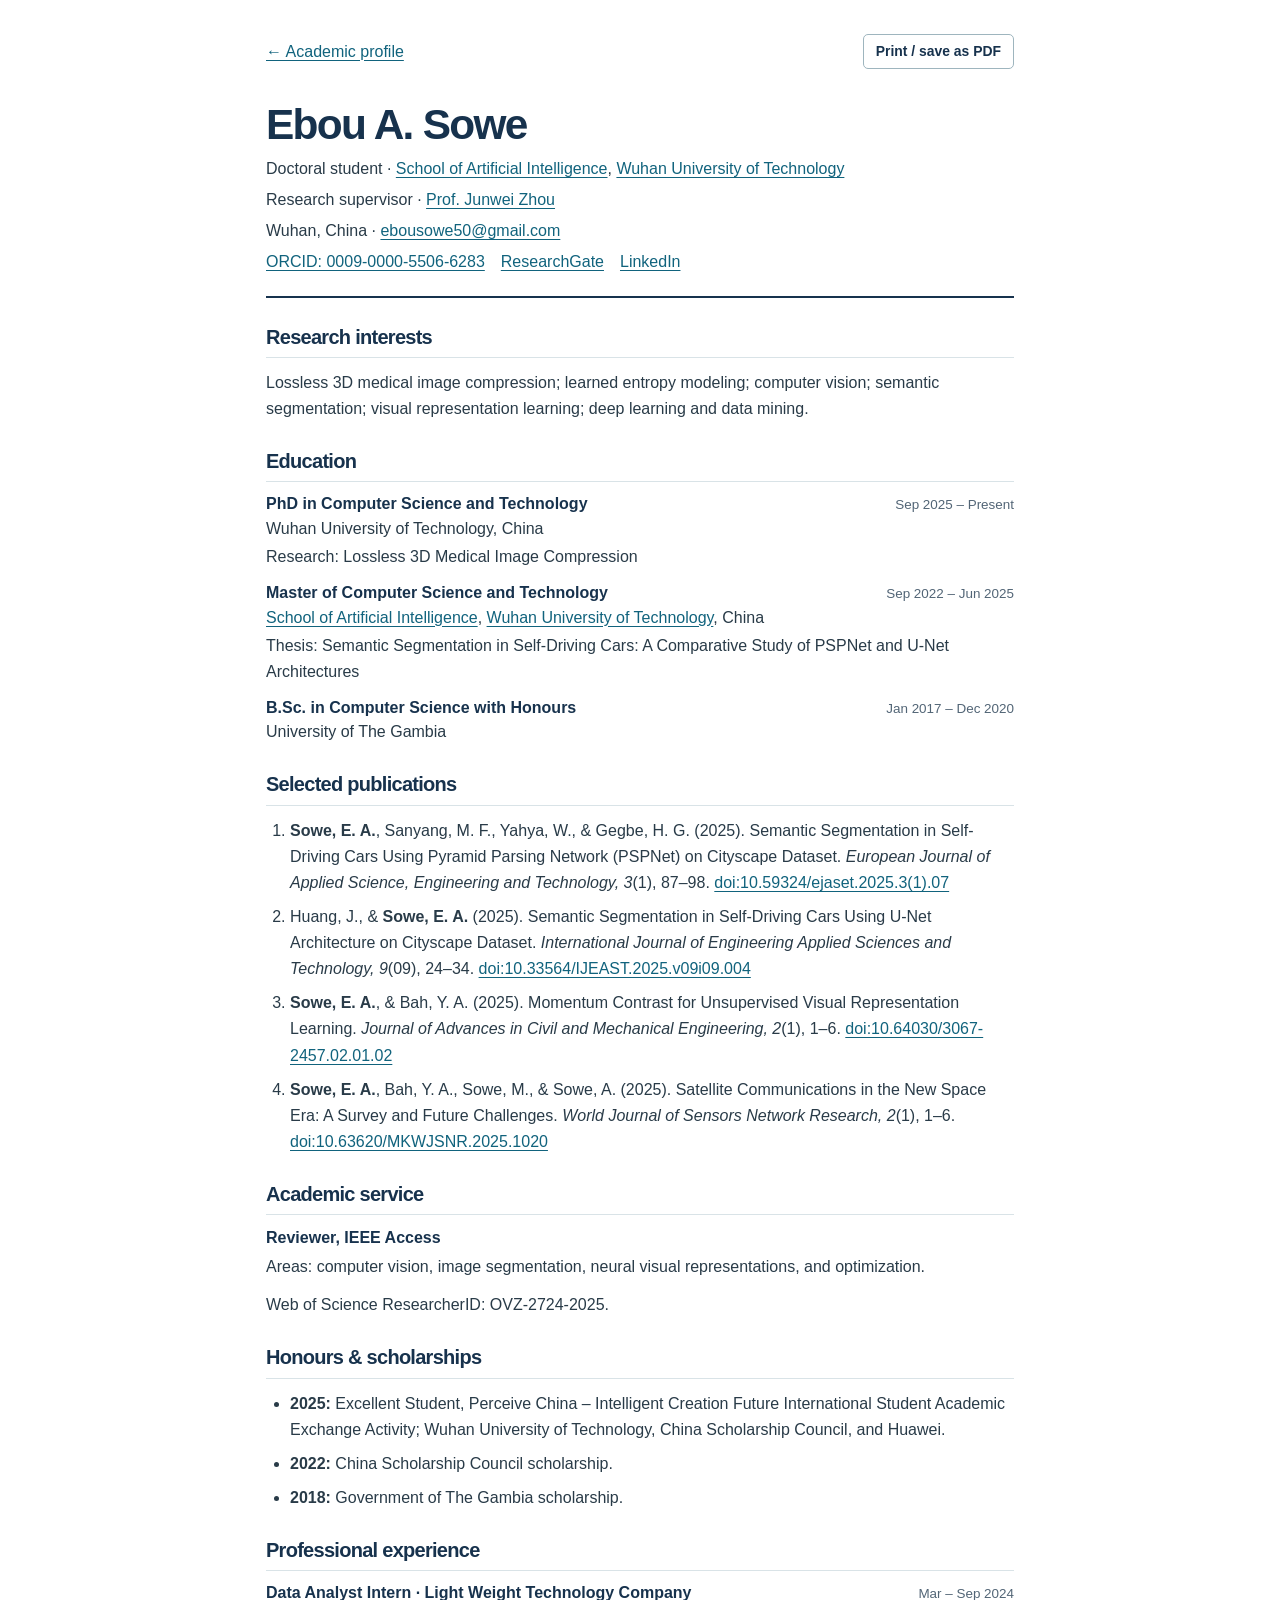
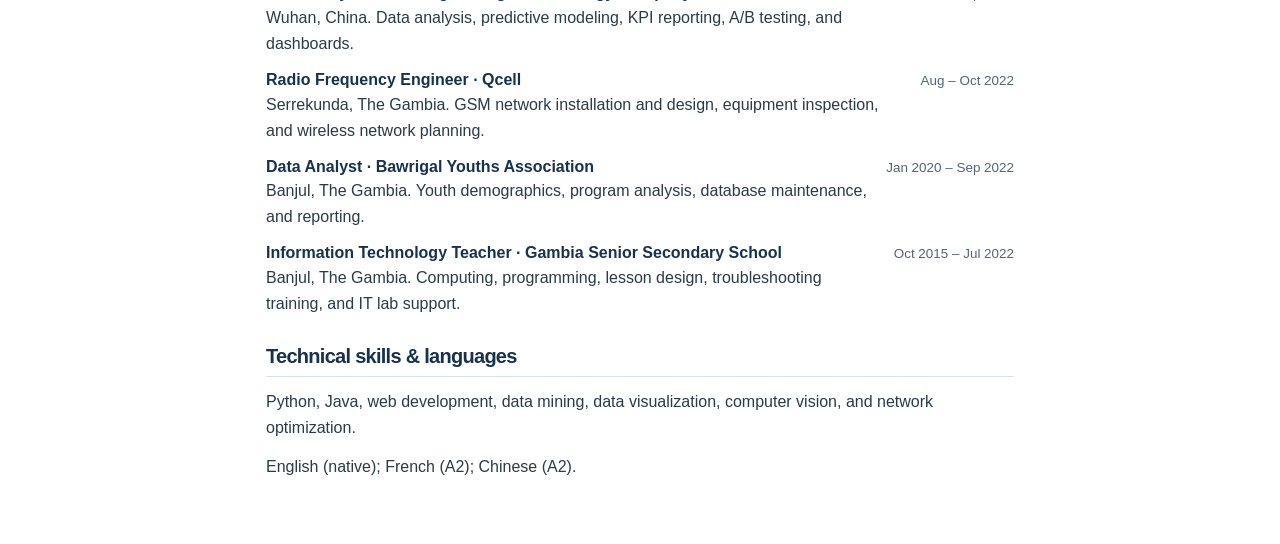
==== commit e7b58bc9: "Link the master's school and university in the bio and CV" ====
--- a/cv.html
+++ b/cv.html
@@ -5,7 +5,7 @@
 <div class="cv-toolbar"><a href="./">← Academic profile</a><button type="button" data-print>Print / save as PDF</button></div>
 <header class="cv-header"><h1>Ebou A. Sowe</h1><p>Doctoral student · <a href="https://csai.whut.edu.cn/">School of Artificial Intelligence</a>, <a href="https://www.whut.edu.cn/">Wuhan University of Technology</a></p><p>Research supervisor · <a href="https://junwzhou.github.io/">Prof. Junwei Zhou</a></p><p>Wuhan, China · <a href="mailto:ebousowe50@gmail.com">ebousowe50@gmail.com</a></p><p class="cv-links"><a href="https://orcid.org/0009-0000-5506-6283">ORCID: 0009-0000-5506-6283</a><a href="https://www.researchgate.net/profile/Ebou-A-Sowe">ResearchGate</a><a href="https://www.linkedin.com/in/ebousowe50">LinkedIn</a></p></header>
 <section><h2>Research interests</h2><p>Lossless 3D medical image compression; learned entropy modeling; computer vision; semantic segmentation; visual representation learning; deep learning and data mining.</p></section>
-<section><h2>Education</h2><div class="cv-entry"><span class="cv-date">Sep 2025 – Present</span><h3>PhD in Computer Science and Technology</h3><p>Wuhan University of Technology, China</p><p>Research: Lossless 3D Medical Image Compression</p></div><div class="cv-entry"><span class="cv-date">Sep 2022 – Jun 2025</span><h3>Master of Computer Science and Technology</h3><p>Wuhan University of Technology, China</p><p>Thesis: Semantic Segmentation in Self-Driving Cars: A Comparative Study of PSPNet and U-Net Architectures</p></div><div class="cv-entry"><span class="cv-date">Jan 2017 – Dec 2020</span><h3>B.Sc. in Computer Science with Honours</h3><p>University of The Gambia</p></div></section>
+<section><h2>Education</h2><div class="cv-entry"><span class="cv-date">Sep 2025 – Present</span><h3>PhD in Computer Science and Technology</h3><p>Wuhan University of Technology, China</p><p>Research: Lossless 3D Medical Image Compression</p></div><div class="cv-entry"><span class="cv-date">Sep 2022 – Jun 2025</span><h3>Master of Computer Science and Technology</h3><p><a href="https://csai.whut.edu.cn/">School of Artificial Intelligence</a>, <a href="https://www.whut.edu.cn/">Wuhan University of Technology</a>, China</p><p>Thesis: Semantic Segmentation in Self-Driving Cars: A Comparative Study of PSPNet and U-Net Architectures</p></div><div class="cv-entry"><span class="cv-date">Jan 2017 – Dec 2020</span><h3>B.Sc. in Computer Science with Honours</h3><p>University of The Gambia</p></div></section>
 <section id="publications"><h2>Selected publications</h2><ol><li><strong>Sowe, E. A.</strong>, Sanyang, M. F., Yahya, W., &amp; Gegbe, H. G. (2025). Semantic Segmentation in Self-Driving Cars Using Pyramid Parsing Network (PSPNet) on Cityscape Dataset. <em>European Journal of Applied Science, Engineering and Technology, 3</em>(1), 87–98. <a href="https://doi.org/10.59324/ejaset.2025.3(1).07">doi:10.59324/ejaset.2025.3(1).07</a></li><li>Huang, J., &amp; <strong>Sowe, E. A.</strong> (2025). Semantic Segmentation in Self-Driving Cars Using U-Net Architecture on Cityscape Dataset. <em>International Journal of Engineering Applied Sciences and Technology, 9</em>(09), 24–34. <a href="https://doi.org/10.33564/IJEAST.2025.v09i09.004">doi:10.33564/IJEAST.2025.v09i09.004</a></li><li><strong>Sowe, E. A.</strong>, &amp; Bah, Y. A. (2025). Momentum Contrast for Unsupervised Visual Representation Learning. <em>Journal of Advances in Civil and Mechanical Engineering, 2</em>(1), 1–6. <a href="https://doi.org/10.64030/3067-2457.02.01.02">doi:10.64030/3067-2457.02.01.02</a></li><li><strong>Sowe, E. A.</strong>, Bah, Y. A., Sowe, M., &amp; Sowe, A. (2025). Satellite Communications in the New Space Era: A Survey and Future Challenges. <em>World Journal of Sensors Network Research, 2</em>(1), 1–6. <a href="https://doi.org/10.63620/MKWJSNR.2025.1020">doi:10.63620/MKWJSNR.2025.1020</a></li></ol></section>
 <section><h2>Academic service</h2><h3>Reviewer, IEEE Access</h3><p>Areas: computer vision, image segmentation, neural visual representations, and optimization.</p><p>Web of Science ResearcherID: OVZ-2724-2025.</p></section>
 <section><h2>Honours &amp; scholarships</h2><ul><li><strong>2025:</strong> Excellent Student, Perceive China – Intelligent Creation Future International Student Academic Exchange Activity; Wuhan University of Technology, China Scholarship Council, and Huawei.</li><li><strong>2022:</strong> China Scholarship Council scholarship.</li><li><strong>2018:</strong> Government of The Gambia scholarship.</li></ul></section>
--- a/assets/style.css
+++ b/assets/style.css
@@ -102,6 +102,9 @@
 .entry-date { font-size: 0.85rem; color: var(--link); font-weight: 650; font-variant-numeric: tabular-nums; }
 .entry-place { margin-top: 2px; color: var(--muted); font-size: 0.92rem; }
 .entry-place + p { margin-top: 4px; }
+.contact-email { width: 44px; height: 44px; padding: 0; }
+.contact-email .icon { width: 24px; height: 24px; flex: none; align-self: center; margin: 0; color: inherit; }
+
 .plain-list { margin: 6px 0 0; padding-left: 22px; }
 .plain-list li { padding-left: 2px; margin-block: 5px; }
 .plain-list li::marker { color: var(--link); }
